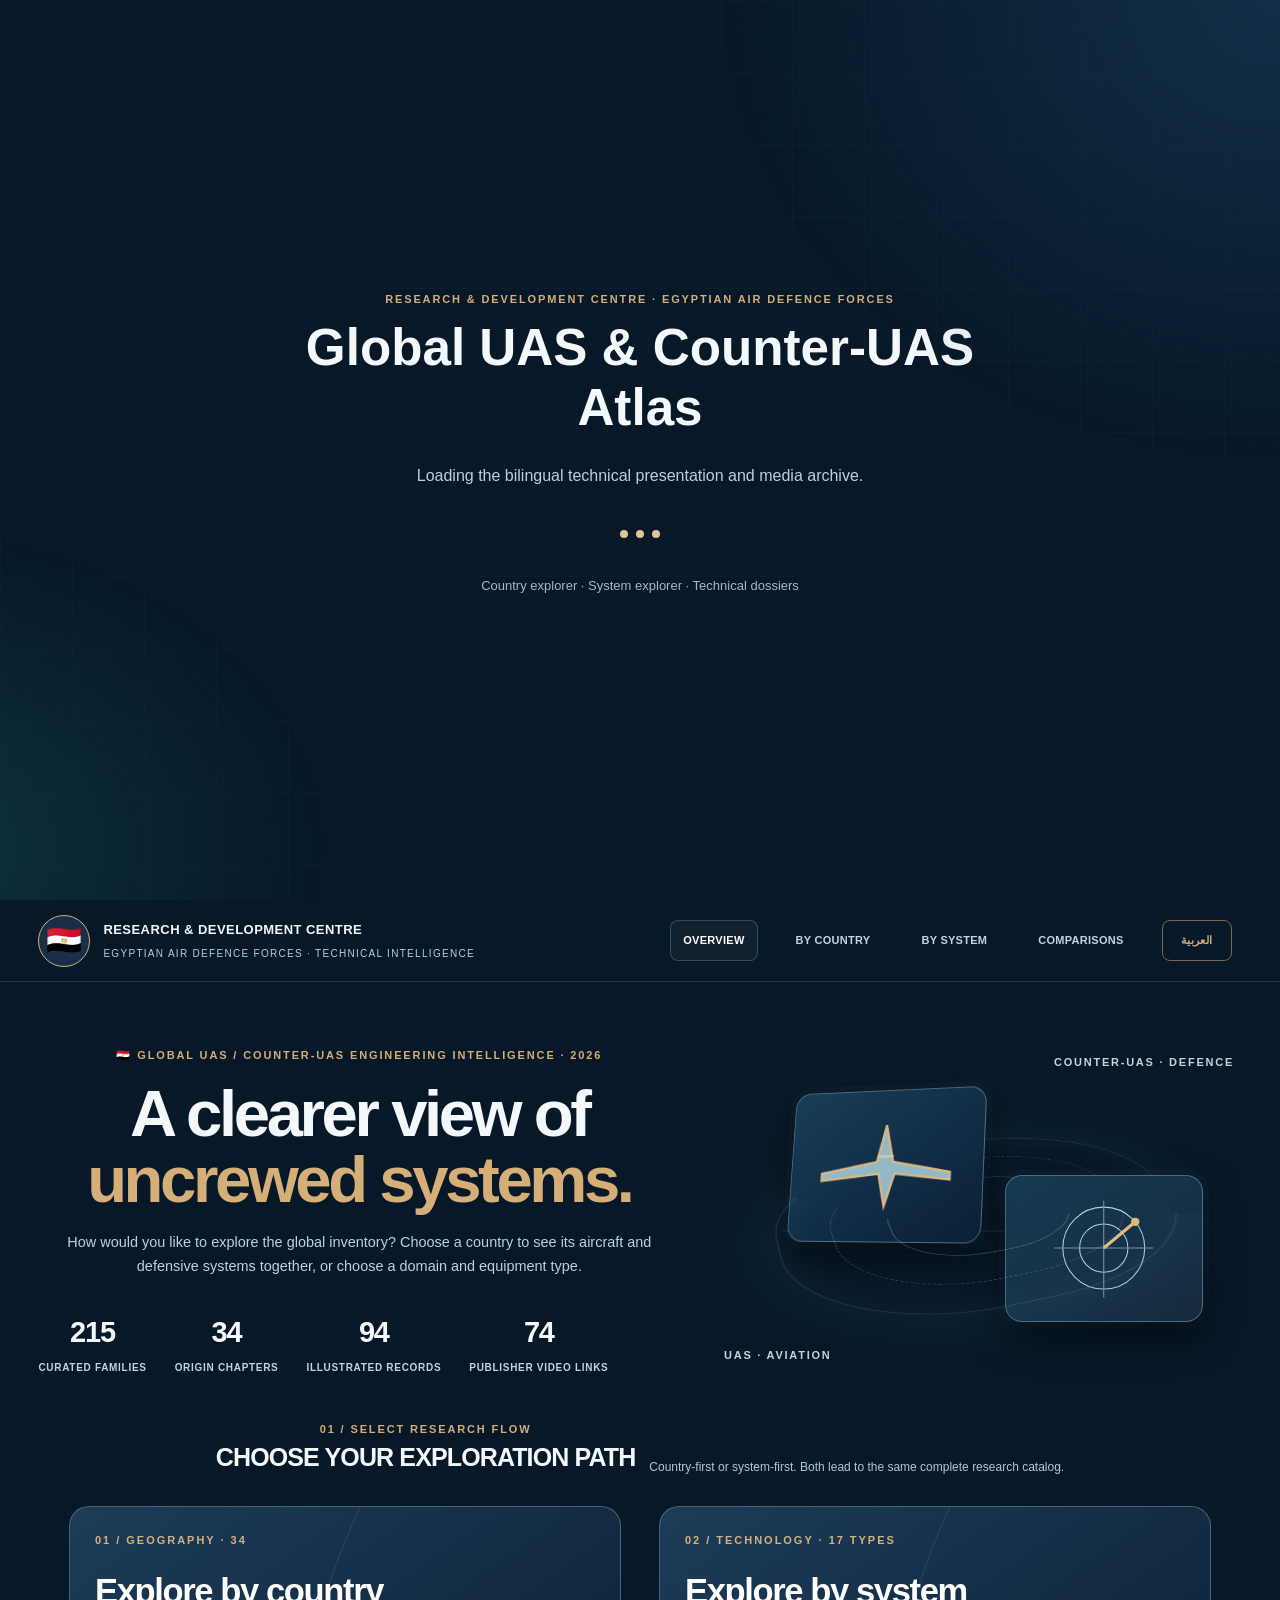
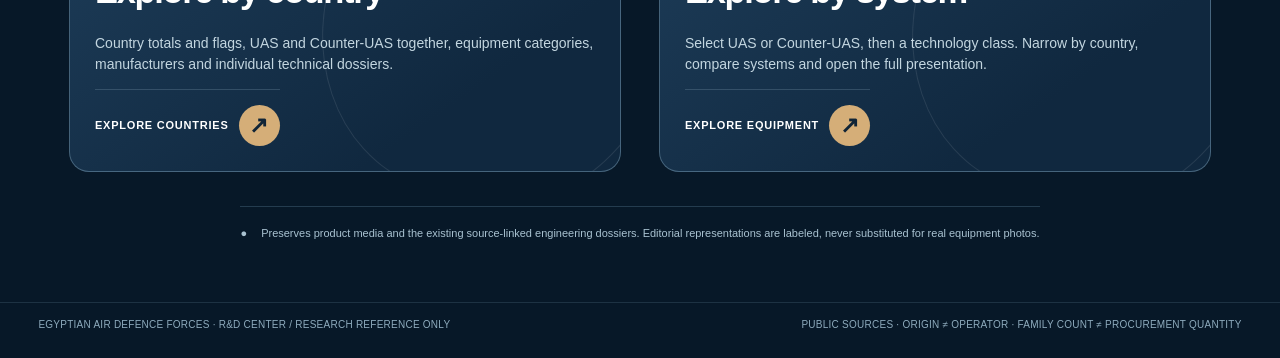
==== atlas-2026/index.html @ e523bb61 "Publish combined UAS / Counter-UAS 2026 atlas as web and offline download" ====
<!doctype html><html lang="en"><head><meta charset="utf-8"><meta name="viewport" content="width=device-width,initial-scale=1"><meta name="theme-color" content="#081522"><style>*{box-sizing:border-box}body{margin:0;min-height:100vh;background:radial-gradient(circle at 70% 10%,#203f59,#081522 65%);color:#f4f7fa;font:16px/1.55 system-ui,Arial,sans-serif}main{min-height:100vh;max-width:850px;margin:auto;padding:30px;display:flex;flex-direction:column;align-items:center;justify-content:center;text-align:center}h1{font-size:clamp(2rem,4vw,3.3rem);line-height:1.18;margin:10px 0}.eyebrow{color:#dec294;font-size:12px;text-transform:uppercase;letter-spacing:.2em;font-weight:750}.sub{color:#bed0de;max-width:650px}button,.btn{background:#e1c596;color:#0b1d2e;border:0;border-radius:10px;padding:14px 22px;display:inline-block;font:750 15px system-ui;cursor:pointer;text-decoration:none;margin:10px}button:disabled{opacity:.5;cursor:not-allowed}.hint{font-size:13px;color:#a7b7c7}.dots{margin:25px;display:flex;gap:8px}.dots span{height:8px;width:8px;background:#e1c596;border-radius:100%;animation:pulse 1.1s alternate infinite}.dots span:nth-child(2){animation-delay:.2s}.dots span:nth-child(3){animation-delay:.4s}@keyframes pulse{to{opacity:.2;transform:scale(.65)}}</style><title>Global UAS &amp; Counter-UAS Engineering Atlas (2026)</title></head><body><main><div class="eyebrow">Research &amp; Development Centre · Egyptian Air Defence Forces</div><h1>Global UAS &amp; Counter-UAS Atlas</h1><p id="status" class="sub">Loading the bilingual technical presentation and media archive.</p><div class="dots"><span></span><span></span><span></span></div><p class="hint">Country explorer · System explorer · Technical dossiers</p></main><script src="parts/001.js"></script>
<script src="parts/002.js"></script>
<script src="parts/003.js"></script>
<script src="parts/004.js"></script>
<script src="parts/005.js"></script>
<script src="parts/006.js"></script>
<script src="parts/007.js"></script>
<script src="parts/008.js"></script>
<script src="parts/009.js"></script>
<script src="parts/010.js"></script>
<script src="parts/011.js"></script>
<script src="parts/012.js"></script>
<script src="parts/013.js"></script>
<script src="parts/014.js"></script>
<script src="parts/015.js"></script>
<script src="parts/016.js"></script>
<script src="parts/017.js"></script>
<script src="parts/018.js"></script>
<script src="parts/019.js"></script>
<script src="parts/020.js"></script>
<script src="parts/021.js"></script><script>
(function(){const p=window.__ATLAS_PARTS||[];if(p.length!==21||p.some(x=>typeof x!=="string")){document.getElementById("status").textContent="A presentation file could not load. Reload the page.";return;}const original=p.join("");window.__ATLAS_PARTS=null;document.open();document.write(original);document.close();})();
</script></body></html>
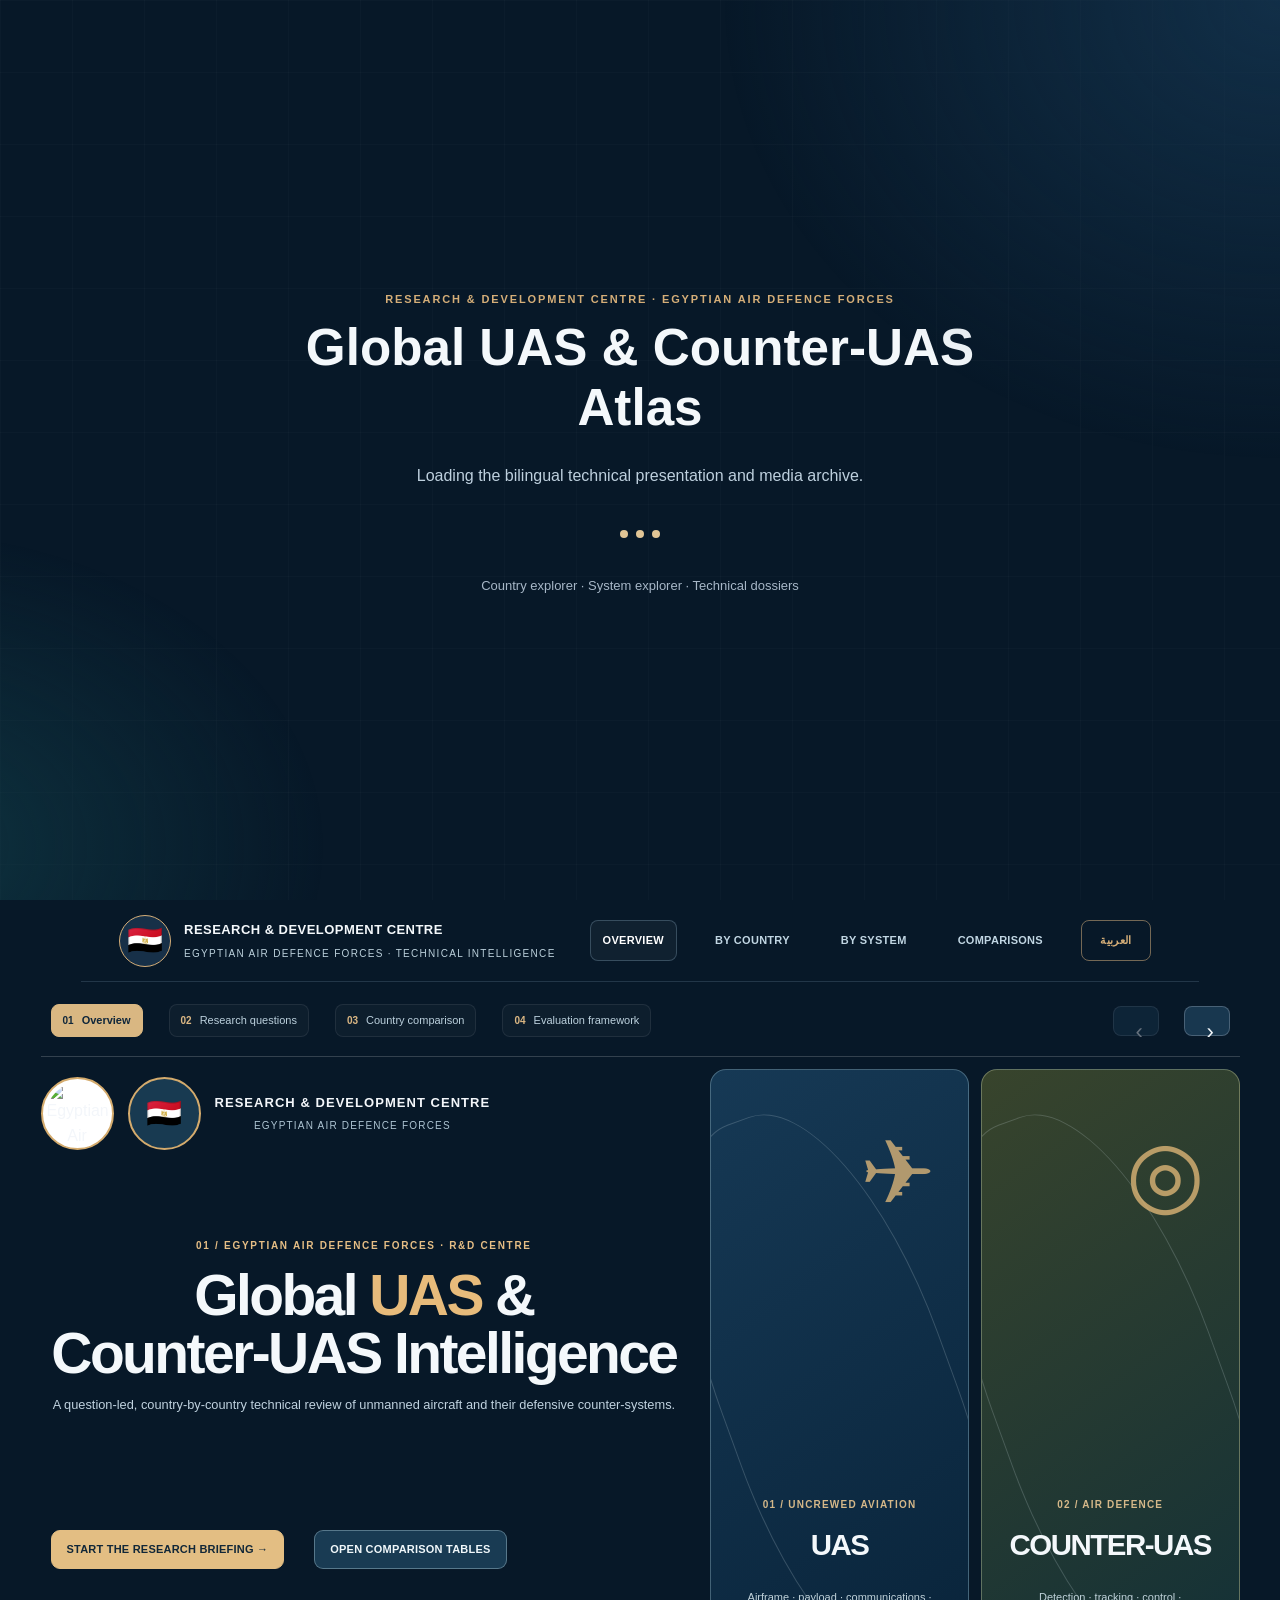
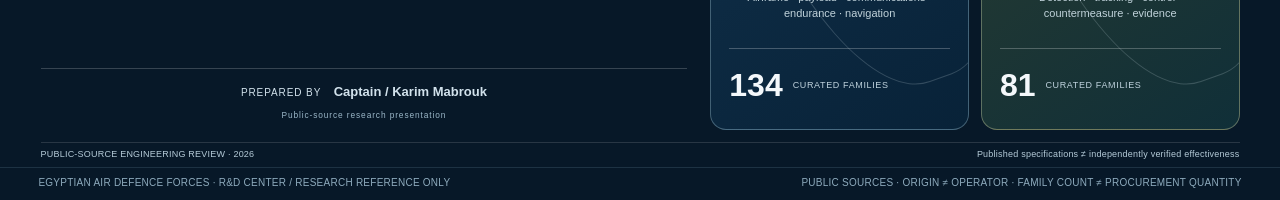
==== commit 27446d7a: "Restore main presentation entry, briefing and offline export: atlas-2026/index.html" ====
--- a/atlas-2026/index.html
+++ b/atlas-2026/index.html
@@ -18,6 +18,6 @@
 <script src="parts/018.js"></script>
 <script src="parts/019.js"></script>
 <script src="parts/020.js"></script>
-<script src="parts/021.js"></script><script>
-(function(){const p=window.__ATLAS_PARTS||[];if(p.length!==21||p.some(x=>typeof x!=="string")){document.getElementById("status").textContent="A presentation file could not load. Reload the page.";return;}const original=p.join("");window.__ATLAS_PARTS=null;document.open();document.write(original);document.close();})();
+<script src="parts/021.js"></script><script src="briefing-embedded.js"></script><script>
+(function(){const p=window.__ATLAS_PARTS||[];if(p.length!==21||p.some(x=>typeof x!=="string")){document.getElementById("status").textContent="A presentation file could not load. Reload the page.";return;}const original=p.join("");const extra=window.__ATLAS_BRIEFING_REFRESH;const improved=extra?original.replace("</head>",'<style id="briefing-refresh">'+extra.css+"</style></head>").replace("</body>","<scr"+"ipt>"+extra.js+"</scr"+"ipt></body>"):original;window.__ATLAS_PARTS=null;document.open();document.write(improved);document.close();})();
 </script></body></html>
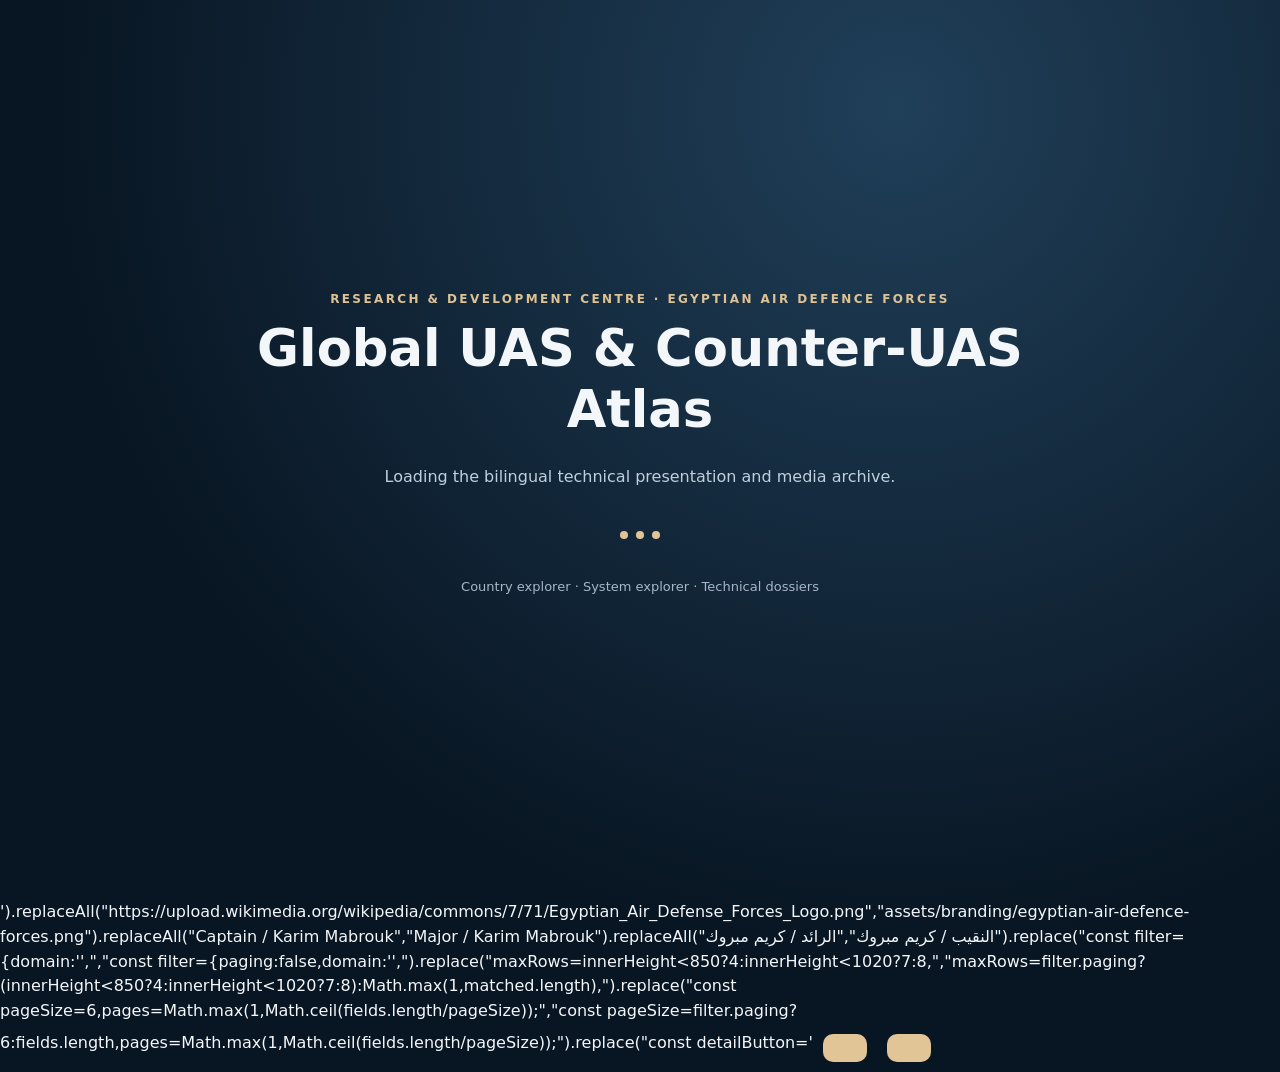
==== commit 6af82c92: "Integrate local media UX, Major rank, Egyptian emblem and scroll-first technical matrix" ====
--- a/atlas-2026/index.html
+++ b/atlas-2026/index.html
@@ -18,6 +18,6 @@
 <script src="parts/018.js"></script>
 <script src="parts/019.js"></script>
 <script src="parts/020.js"></script>
-<script src="parts/021.js"></script><script src="briefing-embedded.js"></script><script>
-(function(){const p=window.__ATLAS_PARTS||[];if(p.length!==21||p.some(x=>typeof x!=="string")){document.getElementById("status").textContent="A presentation file could not load. Reload the page.";return;}const original=p.join("");const extra=window.__ATLAS_BRIEFING_REFRESH;const improved=extra?original.replace("</head>",'<style id="briefing-refresh">'+extra.css+"</style></head>").replace("</body>","<scr"+"ipt>"+extra.js+"</scr"+"ipt></body>"):original;window.__ATLAS_PARTS=null;document.open();document.write(improved);document.close();})();
+<script src="parts/021.js"></script><script src="briefing-embedded.js"></script><script src="qa-embedded.js"></script><script src="engineering-embedded.js"></script><script>
+(function(){const p=window.__ATLAS_PARTS||[];if(p.length!==21||p.some(x=>typeof x!=="string")){document.getElementById("status").textContent="A presentation file could not load. Reload the page.";return;}const original=p.join("");const extra=window.__ATLAS_BRIEFING_REFRESH,qa=window.__ATLAS_PRO_QA,eng=window.__ATLAS_ENGINEERING;const improved=extra?original.replace("</head>",'<style id="briefing-refresh">'+extra.css+(qa?qa.css:"")+(eng?eng.css:"")+"</style></head>").replace("</body>","<scr"+"ipt>"+extra.js+(qa?qa.js:"")+(eng?eng.js:"")+"</scr"+"ipt></body>"):original;const polished=improved.replace("</head>",'<link rel="stylesheet" href="assets/local-release-ux.css"></head>').replace("</body>",'<script src="assets/media-manifest.js"></script><script src="assets/local-release-ux.js"></script></body>').replaceAll("https://upload.wikimedia.org/wikipedia/commons/7/71/Egyptian_Air_Defense_Forces_Logo.png","assets/branding/egyptian-air-defence-forces.png").replaceAll("Captain / Karim Mabrouk","Major / Karim Mabrouk").replaceAll("النقيب / كريم مبروك","الرائد / كريم مبروك").replace("const filter={domain:'',","const filter={paging:false,domain:'',").replace("maxRows=innerHeight<850?4:innerHeight<1020?7:8,","maxRows=filter.paging?(innerHeight<850?4:innerHeight<1020?7:8):Math.max(1,matched.length),").replace("const pageSize=6,pages=Math.max(1,Math.ceil(fields.length/pageSize));","const pageSize=filter.paging?6:fields.length,pages=Math.max(1,Math.ceil(fields.length/pageSize));").replace("const detailButton='<button data-eng=\"compare\"","const detailButton='<button data-eng=\"togglePaging\">'+(filter.paging?'USE SCROLL':'ENABLE PAGES')+'</button><button data-eng=\"compare\"").replace("if(op==='export'){if(filter.sideBySide)","if(op==='togglePaging'){filter.paging=!filter.paging;filter.page=0;filter.detailsPage=0;render();return}if(op==='export'){if(filter.sideBySide)");window.__ATLAS_PARTS=null;document.open();document.write(polished);document.close();})();
 </script></body></html>
--- a/atlas-2026/assets/local-release-ux.css
+++ b/atlas-2026/assets/local-release-ux.css
@@ -0,0 +1,19 @@
+
+#localUxBack,#localUxMedia{font-size:10px!important;font-weight:850!important;border:1px solid #8ba6b9!important;border-radius:8px!important;background:#17384f!important;color:#f4f6fa!important;padding:9px 11px!important}
+#localUxBack:disabled{opacity:.4}
+#localUxMedia{border-color:#d7b680!important;color:#eac38b!important}
+.identity .insignia-fallback,.new-disclaimer,.footer,.dossier-foot>span{display:none!important}
+.eng-scroll,.table-scroll{overflow:auto!important;max-height:min(57vh,550px)!important;scrollbar-width:thin;overscroll-behavior:contain}
+.eng-scroll .eng-table{min-width:1320px}
+.ux-icon{width:29px;height:23px;object-fit:contain;border-radius:4px;background:#112f46;margin-right:7px;vertical-align:middle}
+.ux-media-heading h1{font-size:clamp(25px,3vw,43px);margin:12px 0}.ux-media-heading p{font-size:12px;color:#b9cddb}
+.ux-media-heading button{background:#e6bf85;border:0;border-radius:8px;padding:10px 15px;font-weight:900;color:#152e43}
+.ux-media-filter{display:flex;gap:10px;background:#13334c;padding:12px;border-radius:11px;margin:15px 0;align-items:center}
+.ux-media-filter select,.ux-media-filter input{border:1px solid #aabfcc;border-radius:7px;padding:10px;background:#f7fafc;color:#19394c;font-size:12px}
+.ux-media-filter input{flex:1}.ux-media-grid{display:grid;grid-template-columns:repeat(auto-fill,minmax(235px,1fr));gap:14px;padding-bottom:55px}
+.ux-media-card{background:#f5f8fa;border:1px solid #c1d5e2;border-radius:12px;color:#18364b;overflow:hidden}.ux-media-card>img{width:100%;height:155px;object-fit:contain;background:#102b40}
+.ux-media-card>div{padding:12px}.ux-media-card h3{font-size:16px;line-height:1.2;margin:7px 0}.ux-media-card p{font-size:11px;color:#647f90}.ux-media-card small{font-size:10px;color:#7c5b34}
+.ux-media-actions{display:flex;flex-wrap:wrap;gap:6px;margin-top:10px}.ux-media-actions a{padding:6px 9px;border:1px solid #bdd0db;background:white;border-radius:6px;text-decoration:none;color:#245c7a;font-size:10px;font-weight:800}
+#portal:has(.ux-media-grid){height:auto!important;min-height:100vh;overflow:auto!important}#portal:has(.ux-media-grid) .container{height:auto!important;max-height:none!important;overflow:visible!important}
+#portal[dir=rtl] .ux-media-card{text-align:right;direction:rtl}#portal[dir=rtl] .eng-table td,#portal[dir=rtl] .eng-table th{text-align:right}
+@media(max-width:960px){.topbar{height:auto!important;min-height:82px;flex-wrap:wrap}.top-links{flex-wrap:wrap}.ux-media-grid{grid-template-columns:repeat(2,minmax(0,1fr))}}@media(max-width:520px){.ux-media-grid{grid-template-columns:1fr}.ux-media-filter{flex-wrap:wrap}.ux-media-filter input{flex-basis:100%}}
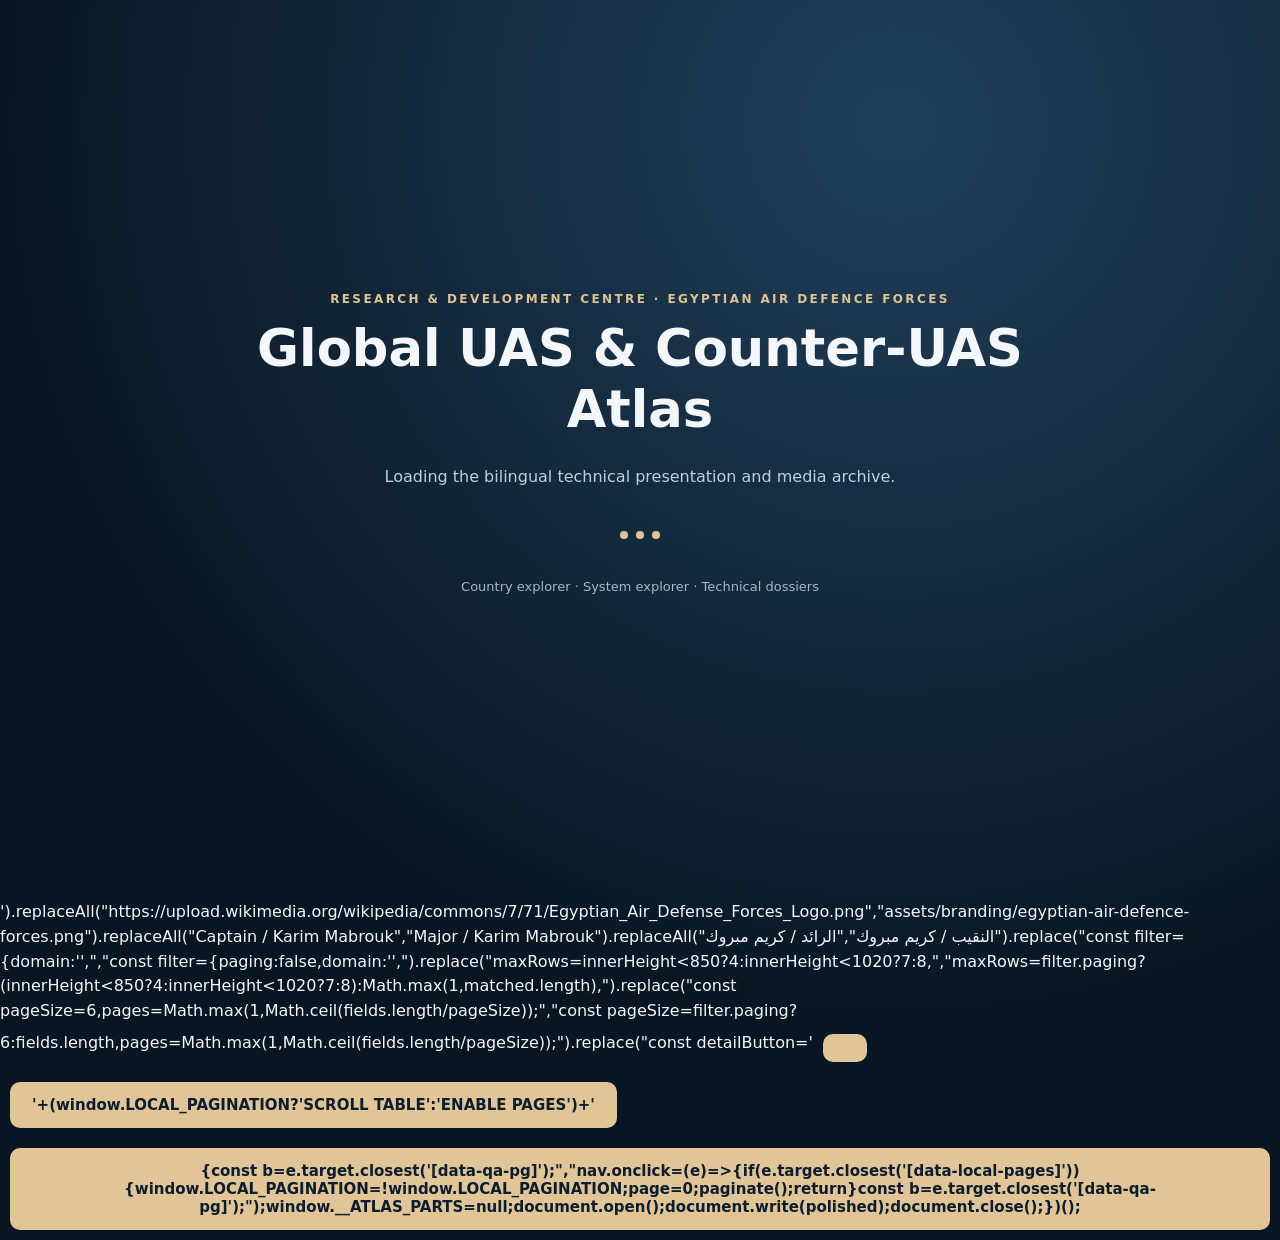
==== commit 1705eaaa: "Make country, type and engineering comparison tables scroll-first with optional pagination" ====
--- a/atlas-2026/index.html
+++ b/atlas-2026/index.html
@@ -19,5 +19,5 @@
 <script src="parts/019.js"></script>
 <script src="parts/020.js"></script>
 <script src="parts/021.js"></script><script src="briefing-embedded.js"></script><script src="qa-embedded.js"></script><script src="engineering-embedded.js"></script><script>
-(function(){const p=window.__ATLAS_PARTS||[];if(p.length!==21||p.some(x=>typeof x!=="string")){document.getElementById("status").textContent="A presentation file could not load. Reload the page.";return;}const original=p.join("");const extra=window.__ATLAS_BRIEFING_REFRESH,qa=window.__ATLAS_PRO_QA,eng=window.__ATLAS_ENGINEERING;const improved=extra?original.replace("</head>",'<style id="briefing-refresh">'+extra.css+(qa?qa.css:"")+(eng?eng.css:"")+"</style></head>").replace("</body>","<scr"+"ipt>"+extra.js+(qa?qa.js:"")+(eng?eng.js:"")+"</scr"+"ipt></body>"):original;const polished=improved.replace("</head>",'<link rel="stylesheet" href="assets/local-release-ux.css"></head>').replace("</body>",'<script src="assets/media-manifest.js"></script><script src="assets/local-release-ux.js"></script></body>').replaceAll("https://upload.wikimedia.org/wikipedia/commons/7/71/Egyptian_Air_Defense_Forces_Logo.png","assets/branding/egyptian-air-defence-forces.png").replaceAll("Captain / Karim Mabrouk","Major / Karim Mabrouk").replaceAll("النقيب / كريم مبروك","الرائد / كريم مبروك").replace("const filter={domain:'',","const filter={paging:false,domain:'',").replace("maxRows=innerHeight<850?4:innerHeight<1020?7:8,","maxRows=filter.paging?(innerHeight<850?4:innerHeight<1020?7:8):Math.max(1,matched.length),").replace("const pageSize=6,pages=Math.max(1,Math.ceil(fields.length/pageSize));","const pageSize=filter.paging?6:fields.length,pages=Math.max(1,Math.ceil(fields.length/pageSize));").replace("const detailButton='<button data-eng=\"compare\"","const detailButton='<button data-eng=\"togglePaging\">'+(filter.paging?'USE SCROLL':'ENABLE PAGES')+'</button><button data-eng=\"compare\"").replace("if(op==='export'){if(filter.sideBySide)","if(op==='togglePaging'){filter.paging=!filter.paging;filter.page=0;filter.detailsPage=0;render();return}if(op==='export'){if(filter.sideBySide)");window.__ATLAS_PARTS=null;document.open();document.write(polished);document.close();})();
+(function(){const p=window.__ATLAS_PARTS||[];if(p.length!==21||p.some(x=>typeof x!=="string")){document.getElementById("status").textContent="A presentation file could not load. Reload the page.";return;}const original=p.join("");const extra=window.__ATLAS_BRIEFING_REFRESH,qa=window.__ATLAS_PRO_QA,eng=window.__ATLAS_ENGINEERING;const improved=extra?original.replace("</head>",'<style id="briefing-refresh">'+extra.css+(qa?qa.css:"")+(eng?eng.css:"")+"</style></head>").replace("</body>","<scr"+"ipt>"+extra.js+(qa?qa.js:"")+(eng?eng.js:"")+"</scr"+"ipt></body>"):original;const polished=improved.replace("</head>",'<link rel="stylesheet" href="assets/local-release-ux.css"></head>').replace("</body>",'<script src="assets/media-manifest.js"></script><script src="assets/local-release-ux.js"></script></body>').replaceAll("https://upload.wikimedia.org/wikipedia/commons/7/71/Egyptian_Air_Defense_Forces_Logo.png","assets/branding/egyptian-air-defence-forces.png").replaceAll("Captain / Karim Mabrouk","Major / Karim Mabrouk").replaceAll("النقيب / كريم مبروك","الرائد / كريم مبروك").replace("const filter={domain:'',","const filter={paging:false,domain:'',").replace("maxRows=innerHeight<850?4:innerHeight<1020?7:8,","maxRows=filter.paging?(innerHeight<850?4:innerHeight<1020?7:8):Math.max(1,matched.length),").replace("const pageSize=6,pages=Math.max(1,Math.ceil(fields.length/pageSize));","const pageSize=filter.paging?6:fields.length,pages=Math.max(1,Math.ceil(fields.length/pageSize));").replace("const detailButton='<button data-eng=\"compare\"","const detailButton='<button data-eng=\"togglePaging\">'+(filter.paging?'USE SCROLL':'ENABLE PAGES')+'</button><button data-eng=\"compare\"").replace("if(op==='export'){if(filter.sideBySide)","if(op==='togglePaging'){filter.paging=!filter.paging;filter.page=0;filter.detailsPage=0;render();return}if(op==='export'){if(filter.sideBySide)").replace("const pageSize=innerHeight<=750?4:innerHeight<=850?5:innerHeight<=1010?9:13;","const pageSize=window.LOCAL_PAGINATION?(innerHeight<=750?4:innerHeight<=850?5:innerHeight<=1010?9:13):Math.max(1,rows.length);").replace("nav.innerHTML='<button data-qa-pg=\"prev\"'","nav.innerHTML='<button data-local-pages=\"toggle\">'+(window.LOCAL_PAGINATION?'SCROLL TABLE':'ENABLE PAGES')+'</button><button data-qa-pg=\"prev\"'").replace("nav.onclick=(e)=>{const b=e.target.closest('[data-qa-pg]');","nav.onclick=(e)=>{if(e.target.closest('[data-local-pages]')){window.LOCAL_PAGINATION=!window.LOCAL_PAGINATION;page=0;paginate();return}const b=e.target.closest('[data-qa-pg]');");window.__ATLAS_PARTS=null;document.open();document.write(polished);document.close();})();
 </script></body></html>
--- a/atlas-2026/assets/local-release-ux.css
+++ b/atlas-2026/assets/local-release-ux.css
@@ -2,7 +2,7 @@
 #localUxBack,#localUxMedia{font-size:10px!important;font-weight:850!important;border:1px solid #8ba6b9!important;border-radius:8px!important;background:#17384f!important;color:#f4f6fa!important;padding:9px 11px!important}
 #localUxBack:disabled{opacity:.4}
 #localUxMedia{border-color:#d7b680!important;color:#eac38b!important}
-.identity .insignia-fallback,.new-disclaimer,.footer,.dossier-foot>span{display:none!important}
+.new-disclaimer,.footer,.dossier-foot>span{display:none!important}
 .eng-scroll,.table-scroll{overflow:auto!important;max-height:min(57vh,550px)!important;scrollbar-width:thin;overscroll-behavior:contain}
 .eng-scroll .eng-table{min-width:1320px}
 .ux-icon{width:29px;height:23px;object-fit:contain;border-radius:4px;background:#112f46;margin-right:7px;vertical-align:middle}
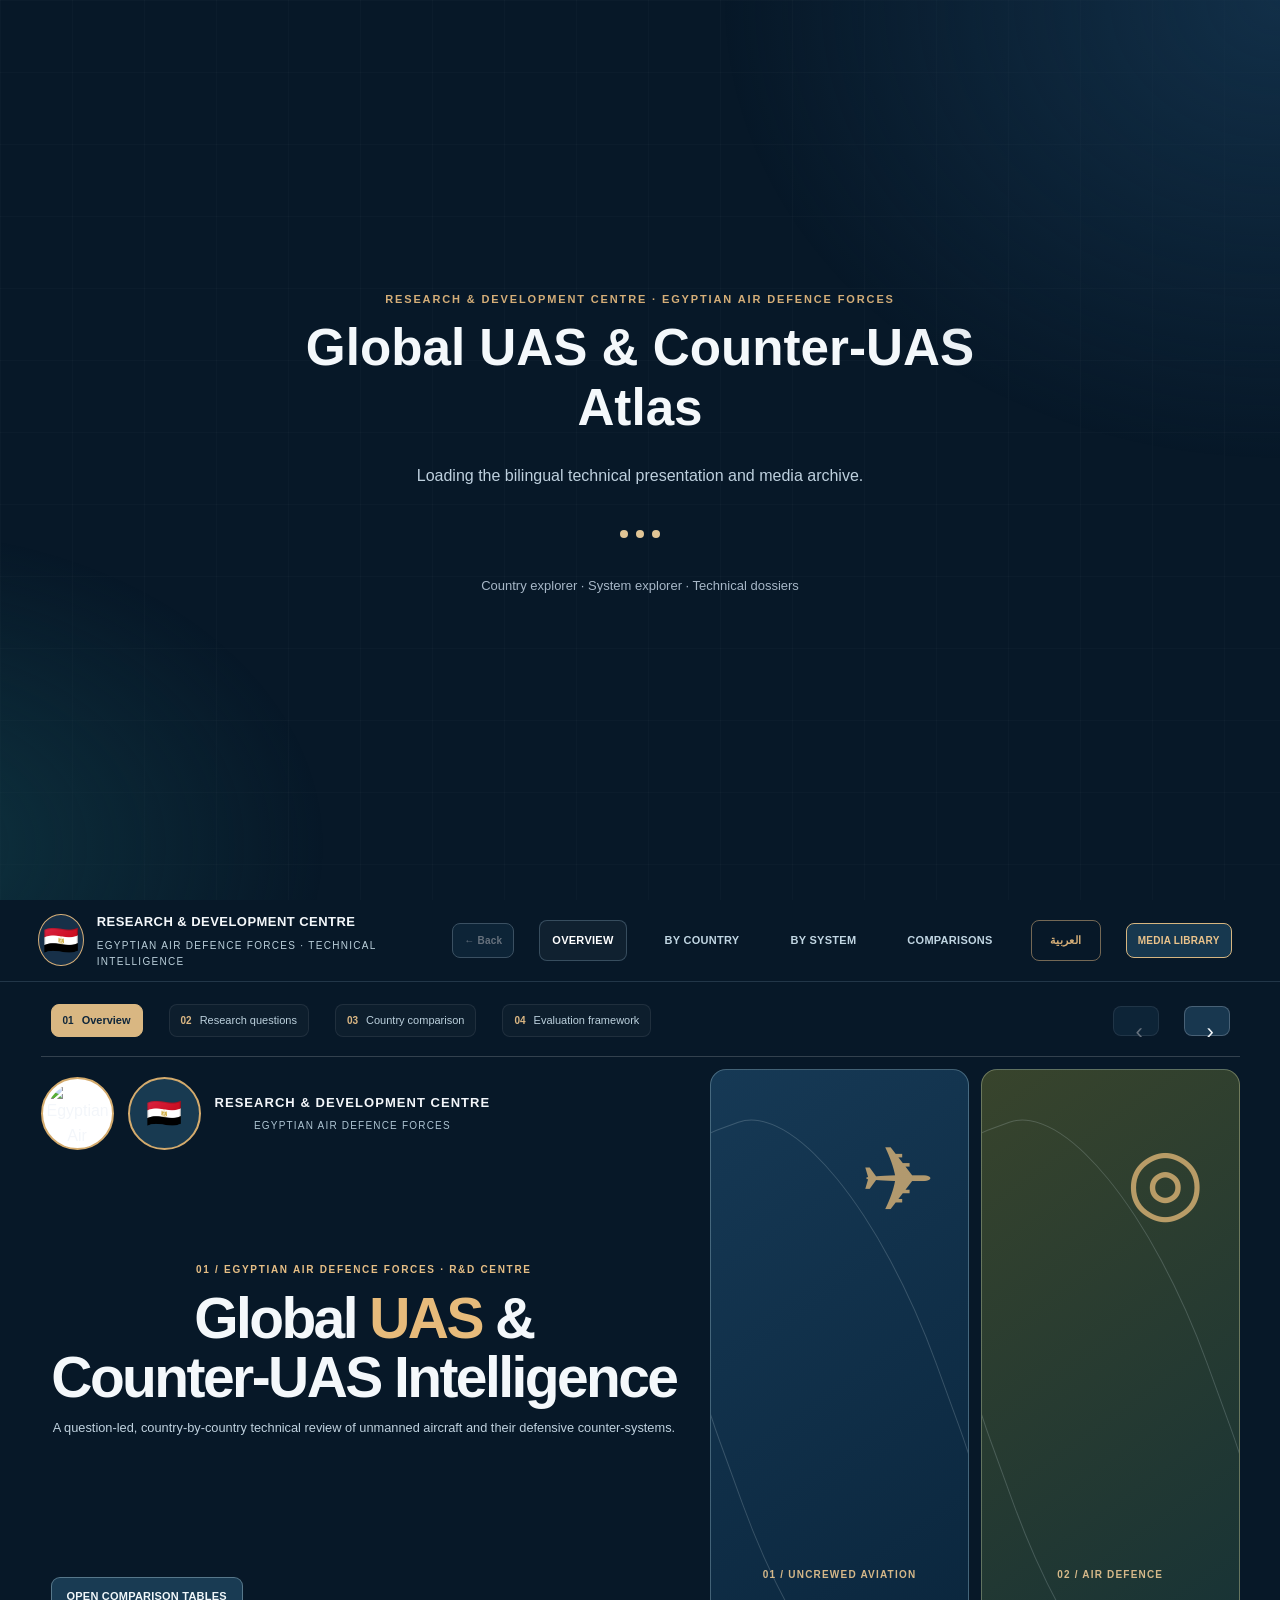
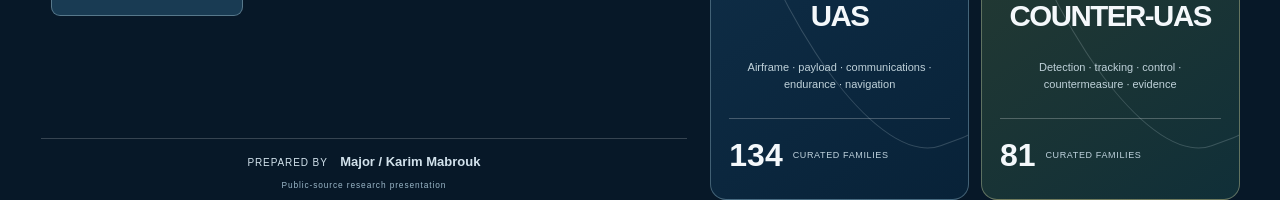
==== commit a3e5dfa9: "Fix inline HTML parser termination in atlas loader" ====
--- a/atlas-2026/index.html
+++ b/atlas-2026/index.html
@@ -19,5 +19,5 @@
 <script src="parts/019.js"></script>
 <script src="parts/020.js"></script>
 <script src="parts/021.js"></script><script src="briefing-embedded.js"></script><script src="qa-embedded.js"></script><script src="engineering-embedded.js"></script><script>
-(function(){const p=window.__ATLAS_PARTS||[];if(p.length!==21||p.some(x=>typeof x!=="string")){document.getElementById("status").textContent="A presentation file could not load. Reload the page.";return;}const original=p.join("");const extra=window.__ATLAS_BRIEFING_REFRESH,qa=window.__ATLAS_PRO_QA,eng=window.__ATLAS_ENGINEERING;const improved=extra?original.replace("</head>",'<style id="briefing-refresh">'+extra.css+(qa?qa.css:"")+(eng?eng.css:"")+"</style></head>").replace("</body>","<scr"+"ipt>"+extra.js+(qa?qa.js:"")+(eng?eng.js:"")+"</scr"+"ipt></body>"):original;const polished=improved.replace("</head>",'<link rel="stylesheet" href="assets/local-release-ux.css"></head>').replace("</body>",'<script src="assets/media-manifest.js"></script><script src="assets/local-release-ux.js"></script></body>').replaceAll("https://upload.wikimedia.org/wikipedia/commons/7/71/Egyptian_Air_Defense_Forces_Logo.png","assets/branding/egyptian-air-defence-forces.png").replaceAll("Captain / Karim Mabrouk","Major / Karim Mabrouk").replaceAll("النقيب / كريم مبروك","الرائد / كريم مبروك").replace("const filter={domain:'',","const filter={paging:false,domain:'',").replace("maxRows=innerHeight<850?4:innerHeight<1020?7:8,","maxRows=filter.paging?(innerHeight<850?4:innerHeight<1020?7:8):Math.max(1,matched.length),").replace("const pageSize=6,pages=Math.max(1,Math.ceil(fields.length/pageSize));","const pageSize=filter.paging?6:fields.length,pages=Math.max(1,Math.ceil(fields.length/pageSize));").replace("const detailButton='<button data-eng=\"compare\"","const detailButton='<button data-eng=\"togglePaging\">'+(filter.paging?'USE SCROLL':'ENABLE PAGES')+'</button><button data-eng=\"compare\"").replace("if(op==='export'){if(filter.sideBySide)","if(op==='togglePaging'){filter.paging=!filter.paging;filter.page=0;filter.detailsPage=0;render();return}if(op==='export'){if(filter.sideBySide)").replace("const pageSize=innerHeight<=750?4:innerHeight<=850?5:innerHeight<=1010?9:13;","const pageSize=window.LOCAL_PAGINATION?(innerHeight<=750?4:innerHeight<=850?5:innerHeight<=1010?9:13):Math.max(1,rows.length);").replace("nav.innerHTML='<button data-qa-pg=\"prev\"'","nav.innerHTML='<button data-local-pages=\"toggle\">'+(window.LOCAL_PAGINATION?'SCROLL TABLE':'ENABLE PAGES')+'</button><button data-qa-pg=\"prev\"'").replace("nav.onclick=(e)=>{const b=e.target.closest('[data-qa-pg]');","nav.onclick=(e)=>{if(e.target.closest('[data-local-pages]')){window.LOCAL_PAGINATION=!window.LOCAL_PAGINATION;page=0;paginate();return}const b=e.target.closest('[data-qa-pg]');");window.__ATLAS_PARTS=null;document.open();document.write(polished);document.close();})();
+(function(){const p=window.__ATLAS_PARTS||[];if(p.length!==21||p.some(x=>typeof x!=="string")){document.getElementById("status").textContent="A presentation file could not load. Reload the page.";return;}const original=p.join("");const extra=window.__ATLAS_BRIEFING_REFRESH,qa=window.__ATLAS_PRO_QA,eng=window.__ATLAS_ENGINEERING;const improved=extra?original.replace("</head>",'<style id="briefing-refresh">'+extra.css+(qa?qa.css:"")+(eng?eng.css:"")+"</style></head>").replace("</body>","<scr"+"ipt>"+extra.js+(qa?qa.js:"")+(eng?eng.js:"")+"</scr"+"ipt></body>"):original;const polished=improved.replace("</head>",'<link rel="stylesheet" href="assets/local-release-ux.css"></head>').replace("</body>","<scr"+"ipt src=\"assets/media-manifest.js\"></scr"+"ipt><scr"+"ipt src=\"assets/local-release-ux.js\"></scr"+"ipt></body>").replaceAll("https://upload.wikimedia.org/wikipedia/commons/7/71/Egyptian_Air_Defense_Forces_Logo.png","assets/branding/egyptian-air-defence-forces.png").replaceAll("Captain / Karim Mabrouk","Major / Karim Mabrouk").replaceAll("النقيب / كريم مبروك","الرائد / كريم مبروك").replace("const filter={domain:'',","const filter={paging:false,domain:'',").replace("maxRows=innerHeight<850?4:innerHeight<1020?7:8,","maxRows=filter.paging?(innerHeight<850?4:innerHeight<1020?7:8):Math.max(1,matched.length),").replace("const pageSize=6,pages=Math.max(1,Math.ceil(fields.length/pageSize));","const pageSize=filter.paging?6:fields.length,pages=Math.max(1,Math.ceil(fields.length/pageSize));").replace("const detailButton='<button data-eng=\"compare\"","const detailButton='<button data-eng=\"togglePaging\">'+(filter.paging?'USE SCROLL':'ENABLE PAGES')+'</button><button data-eng=\"compare\"").replace("if(op==='export'){if(filter.sideBySide)","if(op==='togglePaging'){filter.paging=!filter.paging;filter.page=0;filter.detailsPage=0;render();return}if(op==='export'){if(filter.sideBySide)").replace("const pageSize=innerHeight<=750?4:innerHeight<=850?5:innerHeight<=1010?9:13;","const pageSize=window.LOCAL_PAGINATION?(innerHeight<=750?4:innerHeight<=850?5:innerHeight<=1010?9:13):Math.max(1,rows.length);").replace("nav.innerHTML='<button data-qa-pg=\"prev\"'","nav.innerHTML='<button data-local-pages=\"toggle\">'+(window.LOCAL_PAGINATION?'SCROLL TABLE':'ENABLE PAGES')+'</button><button data-qa-pg=\"prev\"'").replace("nav.onclick=(e)=>{const b=e.target.closest('[data-qa-pg]');","nav.onclick=(e)=>{if(e.target.closest('[data-local-pages]')){window.LOCAL_PAGINATION=!window.LOCAL_PAGINATION;page=0;paginate();return}const b=e.target.closest('[data-qa-pg]');");window.__ATLAS_PARTS=null;document.open();document.write(polished);document.close();})();
 </script></body></html>
--- a/atlas-2026/assets/local-release-ux.css
+++ b/atlas-2026/assets/local-release-ux.css
@@ -17,3 +17,6 @@
 #portal:has(.ux-media-grid){height:auto!important;min-height:100vh;overflow:auto!important}#portal:has(.ux-media-grid) .container{height:auto!important;max-height:none!important;overflow:visible!important}
 #portal[dir=rtl] .ux-media-card{text-align:right;direction:rtl}#portal[dir=rtl] .eng-table td,#portal[dir=rtl] .eng-table th{text-align:right}
 @media(max-width:960px){.topbar{height:auto!important;min-height:82px;flex-wrap:wrap}.top-links{flex-wrap:wrap}.ux-media-grid{grid-template-columns:repeat(2,minmax(0,1fr))}}@media(max-width:520px){.ux-media-grid{grid-template-columns:1fr}.ux-media-filter{flex-wrap:wrap}.ux-media-filter input{flex-basis:100%}}
+
+/* User-requested editorial cleanup */
+.brief-cover-buttons [data-brief="1"], .new-actions [data-brief="1"], .brief-foot,.new-credit small,.footer {display:none!important}
